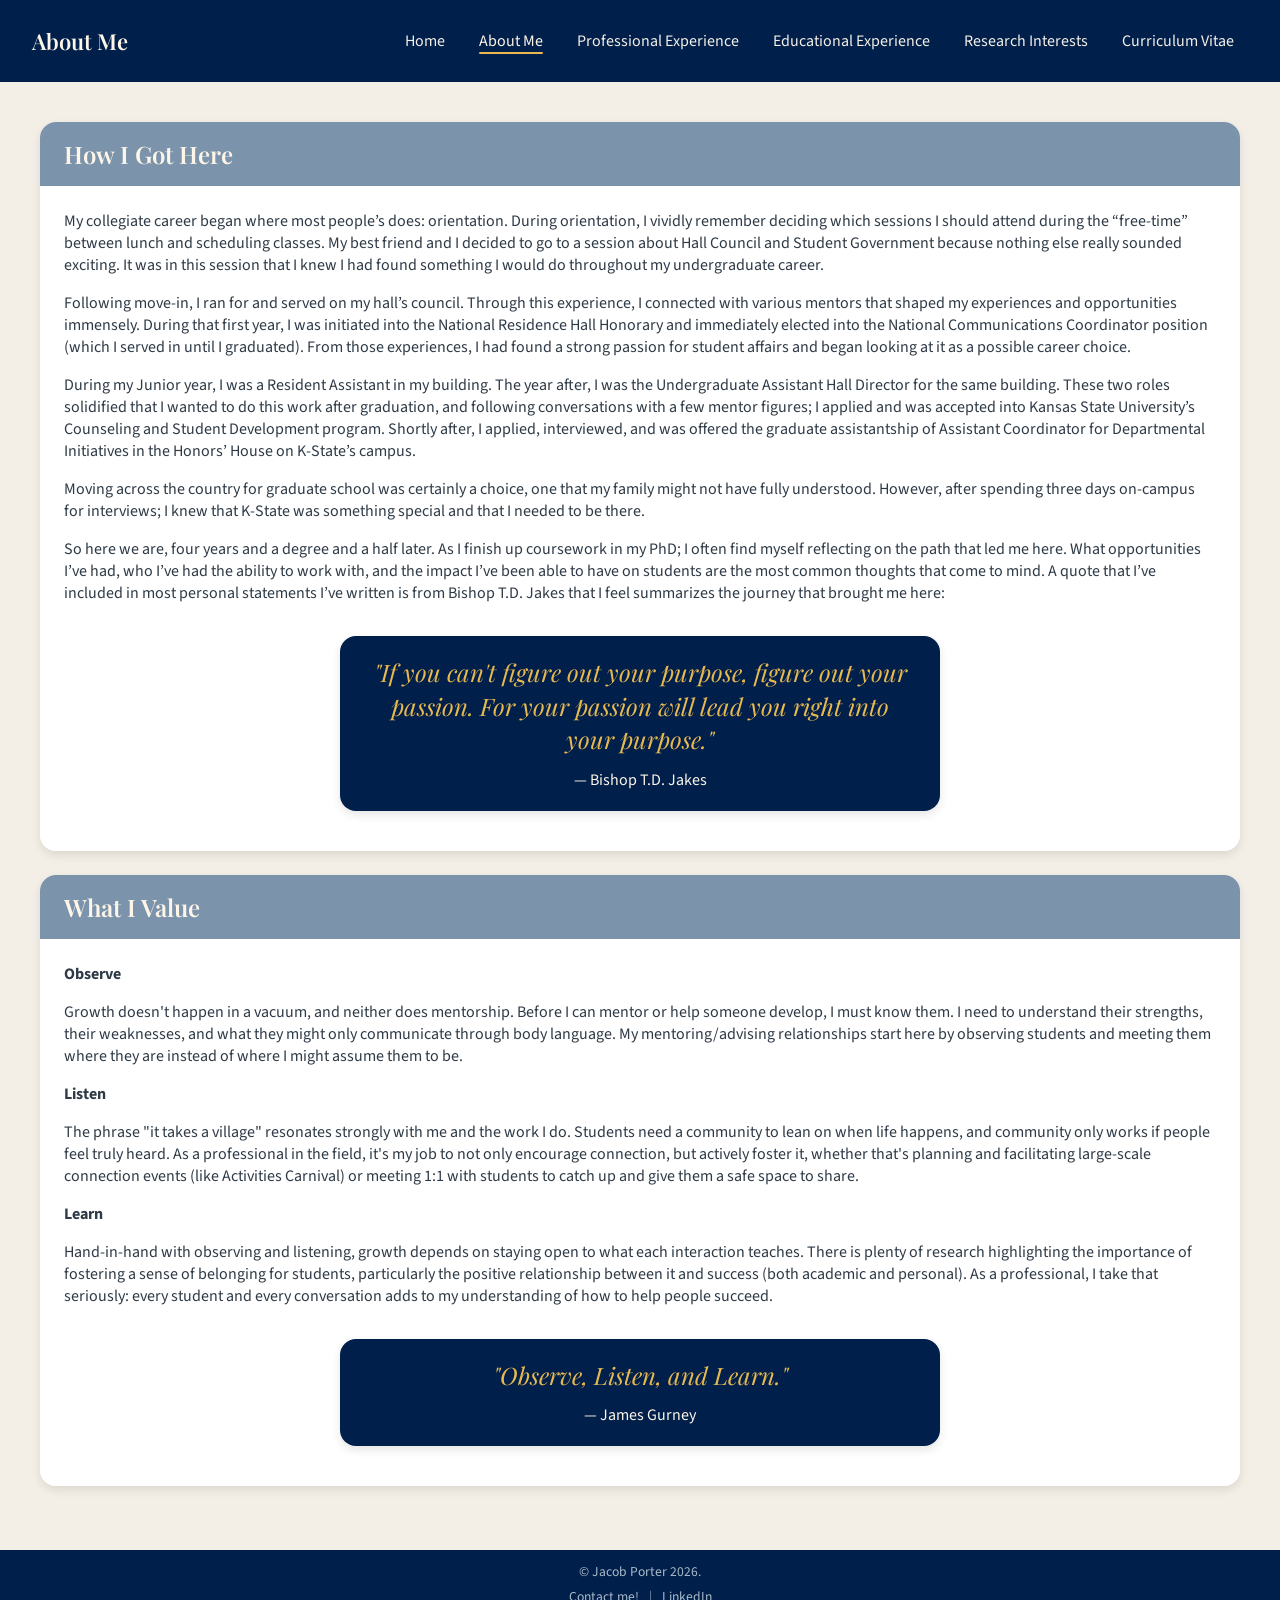
==== about.html @ aa173d81 "Update about.html" ====
<!DOCTYPE html>
<html lang="en" xmlns="http://www.w3.org/1999/xhtml">
<head>
    <meta charset="utf-8" />
    <link rel="preconnect" href="https://fonts.googleapis.com">
    <link rel="preconnect" href="https://fonts.gstatic.com" crossorigin>
    <link href="https://fonts.googleapis.com/css2?family=Playfair+Display:wght@500;600&family=Source+Sans+Pro:wght@400;600&display=swap" rel="stylesheet">
    <meta name="viewport" content="width=device-width, initial-scale=1" />
    <title>About Me</title>
    <link rel="stylesheet" href="styles.css" type="text/css" />
    <link rel="icon" href="favicon.ico" sizes="any">
    <link rel="icon" href="favicon-192.png" type="image/png">
    <link rel="apple-touch-icon" href="favicon-180.png">
</head>
<body>
    <header>
        <h1>About Me</h1>
        <nav>
            <a href="index.html">Home</a>
            <a href="about.html" class="active">About Me</a>
            <a href="professional-experiences.html">Professional Experience</a>
            <a href="education.html">Educational Experience</a>
            <a href="research.html">Research Interests</a>
            <a href="cv.html">Curriculum Vitae</a>
        </nav>
    </header>
    <main>
        <div>
            <section id="how-i-got-here" class="statement-card">
                <div class="statement-header">
                    <h2>How I Got Here</h2>
                </div>
                <div class="statement-body">
                    <p>My collegiate career began where most people’s does: orientation. During orientation, I vividly remember deciding which sessions I should attend during the “free-time” between lunch and scheduling classes. My best friend and I decided to go to a session about Hall Council and Student Government because nothing else really sounded exciting. It was in this session that I knew I had found something I would do throughout my undergraduate career.</p>
                    <p>Following move-in, I ran for and served on my hall’s council. Through this experience, I connected with various mentors that shaped my experiences and opportunities immensely. During that first year, I was initiated into the National Residence Hall Honorary and immediately elected into the National Communications Coordinator position (which I served in until I graduated). From those experiences, I had found a strong passion for student affairs and began looking at it as a possible career choice.</p>
                    <p>During my Junior year, I was a Resident Assistant in my building. The year after, I was the Undergraduate Assistant Hall Director for the same building. These two roles solidified that I wanted to do this work after graduation, and following conversations with a few mentor figures; I applied and was accepted into Kansas State University’s Counseling and Student Development program. Shortly after, I applied, interviewed, and was offered the graduate assistantship of Assistant Coordinator for Departmental Initiatives in the Honors’ House on K-State’s campus.</p>
                    <p>Moving across the country for graduate school was certainly a choice, one that my family might not have fully understood. However, after spending three days on-campus for interviews; I knew that K-State was something special and that I needed to be there.</p>
                    <p>So here we are, four years and a degree and a half later. As I finish up coursework in my PhD; I often find myself reflecting on the path that led me here. What opportunities I’ve had, who I’ve had the ability to work with, and the impact I’ve been able to have on students are the most common thoughts that come to mind. A quote that I’ve included in most personal statements I’ve written is from Bishop T.D. Jakes that I feel summarizes the journey that brought me here:</p>
                <div class="pull-quote">
                <blockquote>
                    "If you can't figure out your purpose, figure out your passion. For your passion will lead you right into your purpose."
                </blockquote>
                <p class="quote-author">— Bishop T.D. Jakes</p>
            </div>
                </div>
                
            </section>
        </div>

        <div>
            <section id="values" class="statement-card">
                <div class="statement-header">
                    <h2>What I Value</h2>
                </div>
               <div class="statement-body">
                   <p><strong>Observe</strong></p>
                       <p>Growth doesn't happen in a vacuum, and neither does mentorship. Before I can mentor or help someone develop, I must know them. I need to understand their strengths, their weaknesses, and what they might only communicate through body language. My mentoring/advising relationships start here by observing students and meeting them where they are instead of where I might assume them to be.</p>
                   <p style="margin-top: 16px;"><strong>Listen</strong></p>
                       <p>The phrase "it takes a village" resonates strongly with me and the work I do. Students need a community to lean on when life happens, and community only works if people feel truly heard. As a professional in the field, it's my job to not only encourage connection, but actively foster it, whether that's planning and facilitating large-scale connection events (like Activities Carnival) or meeting 1:1 with students to catch up and give them a safe space to share.</p>
                   <p style="margin-top: 16px;"><strong>Learn</strong></p>
                       <p>Hand-in-hand with observing and listening, growth depends on staying open to what each interaction teaches. There is plenty of research highlighting the importance of fostering a sense of belonging for students, particularly the positive relationship between it and success (both academic and personal). As a professional, I take that seriously: every student and every conversation adds to my understanding of how to help people succeed.</p>
                <div class="pull-quote">
                    <blockquote>
                        "Observe, Listen, and Learn."
                    </blockquote>
                    <p class="quote-author">— James Gurney</p>
                </div>
            </div>
        </section>
    </div>
    </main>
    <footer>
        <div class="footer-content">
            <p>&copy; Jacob Porter 2026.</p>
            <div class="footer-links">
                <a href="mailto:jacob@jacobporter.me">Contact me!</a>
                <span class="footer-divider">|</span>
                <a href="https://www.linkedin.com/in/jacob-porter123/" target="_blank">LinkedIn</a>
            </div>
        </div>
    </footer>
</body>
</html>
---- styles.css ----
* {
    box-sizing: border-box;
}

html,
body {
    width: 100%;
    min-height: 100%;
}

body {
    margin: 0;
    min-height: 100vh;
    display: flex;
    flex-direction: column;
    font-family: "Source Sans Pro", sans-serif;
    background: #F4EFE6;
    color: #2E3A46;
}

h1,
h2,
h3,
h4,
h5,
h6 {
    margin-top: 0;
    color: #0B1120;
    font-family: "Playfair Display", serif;
    font-weight: 600;
}

/* Header */

header {
    width: 100%;
    padding: 24px 32px;
    display: flex;
    align-items: center;
    justify-content: space-between;
    flex-wrap: wrap;
    gap: 12px;
    background: #011F4B;
    color: #FDF6E8;
}

header h1 {
    margin: 0;
    color: #FDF6E8;
    font-size: 22px;
}

nav {
    display: flex;
    flex-wrap: wrap;
    gap: 6px;
}

nav a {
    position: relative;
    display: inline-block;
    padding: 6px 14px;
    color: #F4EFE6;
    text-decoration: none;
    border-radius: 999px;
    transition: .25s;
}

nav a:hover {
    color: #0B1120;
    background: #E8B94F;
}

nav a.active {
    color: #FDF6E8;
}

nav a.active::after {
    content: "";
    position: absolute;
    left: 14px;
    right: 14px;
    bottom: 4px;
    height: 2px;
    background: #E8B94F;
    border-radius: 2px;
    opacity: 0;
    transition: background-color .25s ease;
    animation: fadeInLine .6s ease .3s forwards;
}

nav a.active:hover {
    color: #0B1120;
}

nav a.active:hover::after {
    background: #0B1120;
}

@keyframes fadeInLine {
    from {
        opacity: 0;
    }

    to {
        opacity: 1;
    }
}

/* Footer */

footer {
    width: 100%;
    padding: 12px 32px;
    text-align: center;
    background: #011F4B;
    color: #A9BAC9;
}

footer p {
    margin: 0;
    font-size: .85rem;
}

.footer-content {
    display: flex;
    flex-direction: column;
    align-items: center;
    gap: 6px;
}

.footer-links {
    display: flex;
    align-items: center;
    gap: 10px;
    font-size: .85rem;
}

.footer-links a {
    color: #A9BAC9;
    text-decoration: none;
}

.footer-links a:hover {
    color: #E8B94F;
}

.footer-divider {
    color: #7C93AC;
}

/* Main */

main {
    width: 100%;
    max-width: 1300px;
    margin: 0 auto;
    padding: 40px;
    flex: 1;
}

main a {
    color: #0B3D74;
}

main a:hover {
    color: #C97B3D;
}

section {
    width: 100%;
    margin-bottom: 24px;
}

.hero-name {
    font-size: 2.75rem !important;
    letter-spacing: .5px;
}

/* Stats */

.stats-section {
    width: 100%;
    margin: 1rem auto 3rem;
    padding: 2rem;
    display: flex;
    flex-wrap: wrap;
    justify-content: center;
    gap: 2rem;
    background: #011F4B;
    border-radius: 16px;
    box-shadow: 0 4px 10px rgba(0, 0, 0, .1);
}

.stat-item {
    min-width: 140px;
    display: flex;
    flex-direction: column;
    align-items: center;
    text-align: center;
}

.stat-number {
    font-family: "Playfair Display", serif;
    font-size: 2.75rem;
    font-weight: 600;
    line-height: 1;
    color: #E8B94F;
}

.stat-label {
    max-width: 160px;
    margin-top: .5rem;
    font-size: .85rem;
    color: #A9BAC9;
}

/* Timeline */

.timeline {
    position: relative;
    padding-left: 2.5rem;
}

.timeline-entry {
    position: relative;
    margin-bottom: 12px;
}

.timeline-entry::before {
    content: "";
    position: absolute;
    left: calc(-2.5rem + 9px);
    top: 22px;
    bottom: -34px;
    width: 2px;
    background: #7C93AC;
}

.timeline-entry:last-child::before {
    display: none;
}

.timeline-dot {
    position: absolute;
    left: -2.5rem;
    top: 22px;
    width: 20px;
    height: 20px;
    border: 3px solid #011F4B;
    border-radius: 50%;
    background: #E8B94F;
}

/* Buttons */

.download-container {
    margin-top: 24px;
    text-align: center;
}

.download-button {
    display: inline-block;
    padding: 10px 20px;
    background: #011F4B;
    color: #F4EFE6 !important;
    font-weight: 600;
    text-decoration: none !important;
    border-radius: 999px;
    transition: .25s;
}

.download-button:hover {
    background: #E8B94F;
    color: #0B1120 !important;
}

/* Cards */

.statement-card {
    width: 100%;
    overflow: hidden;
    background: #FFFFFF;
    border-radius: 16px;
    box-shadow: 0 4px 10px rgba(0, 0, 0, .1);
    transition: transform .25s ease, box-shadow .25s ease;
    position: relative;
    z-index: 1;
}

.statement-card:hover {
    transform: translateY(-4px);
    box-shadow: 0 8px 20px rgba(0, 0, 0, .15);
}

.statement-header {
    width: 100%;
    padding: 1rem 1.5rem;
    background: #7C93AC;
    color: #FDF6E8;
}

.statement-header h1,
.statement-header h2,
.statement-header h3 {
    margin: 0;
    color: #FDF6E8;
}

.statement-body {
    width: 100%;
    padding: 1.5rem;
    background: #FFFFFF;
    color: #2E3A46;
}

.statement-body > p:first-child,
.statement-body > *:first-child {
    margin-top: 0;
}

/* Research */

.pipeline {
    align-items: stretch;
    gap: 0;
}

.pipeline-step {
    position: relative;
    flex: 1;
    min-width: 0;
    padding-top: 16px;
}

.stage-marker {
    position: absolute;
    top: 16px;
    left: 20px;
    transform: translateY(-50%);
    width: 32px;
    height: 32px;
    display: flex;
    align-items: center;
    justify-content: center;
    border-radius: 50%;
    background: #E8B94F;
    color: #0B1120;
    font-family: "Playfair Display", serif;
    font-weight: 600;
    box-shadow: 0 2px 6px rgba(0, 0, 0, .2);
    z-index: 3;
}

.pipeline-arrow {
    display: flex;
    align-items: center;
    justify-content: center;
    padding: 0 .5rem;
    font-size: 1.75rem;
    color: #7C93AC;
}

.research-sections {
    width: 100%;
    display: flex;
    flex-direction: row;
    align-items: stretch;
    gap: 2rem;
}

.research-sections section {
    flex: 1;
    min-width: 0;
    padding: 0;
    overflow: hidden;
    background: #FFFFFF;
    border-radius: 16px;
    box-shadow: 0 4px 10px rgba(0, 0, 0, .1);
}

.research-sections .statement-header {
    margin: 0;
}

/* CV */

.cv-container,
#cv,
#cv .statement-body {
    width: 100%;
}

.cv-container iframe {
    display: block;
    width: 100%;
    height: 900px;
    border: 1px solid #7C93AC;
    border-radius: 8px;
}

/* Accordion */

.accordion-item {
    width: 100%;
    margin-bottom: 12px;
    overflow: hidden;
    border: 1px solid #011F4B;
    border-radius: 8px;
}

.accordion-trigger {
    width: 100%;
    padding: 18px 20px;
    display: flex;
    align-items: center;
    justify-content: space-between;
    border: 0;
    background: #011F4B;
    color: #FDF6E8;
    cursor: pointer;
    text-align: left;
    font-family: inherit;
}

.accordion-trigger:hover,
.accordion-trigger[aria-expanded="true"] {
    background: #0B3D74;
}

.accordion-trigger-text strong {
    display: block;
    margin-bottom: 4px;
    color: #E8B94F;
    font-family: "Playfair Display", serif;
    font-size: 1.1rem;
}

.accordion-trigger-text i {
    color: #FDF6E8;
    font-size: .9rem;
}

.accordion-icon {
    color: #E8B94F;
    transition: transform .2s ease;
}

.accordion-trigger[aria-expanded="true"] .accordion-icon {
    transform: rotate(180deg);
}

.accordion-panel {
    max-height: 0;
    overflow: hidden;
    background: #FFFFFF;
    color: #2E3A46;
    opacity: 0;
    transition: max-height .35s ease, opacity .3s ease;
}

.accordion-trigger[aria-expanded="true"] + .accordion-panel {
    opacity: 1;
}

.accordion-panel ul {
    margin: 0;
    padding: 16px 20px;
}

.accordion-panel li {
    margin-bottom: 8px;
}

.accordion-panel li:last-child {
    margin-bottom: 0;
}

/* Profile */

.profile-section {
    width: 100%;
    margin: 3rem auto;
    display: flex;
    align-items: center;
    gap: 2rem;
}

.headshot {
    width: 320px;
    height: 320px;
    object-fit: cover;
    border-radius: 50%;
    box-shadow: 0 8px 20px rgba(1, 31, 75, .25);
}

/* Quote */

.pull-quote {
    width: 100%;
    max-width: 600px;
    margin: 2rem auto 1rem;
    padding: 1.25rem 2rem;
    background: #011F4B;
    border-radius: 16px;
    text-align: center;
    box-shadow: 0 4px 10px rgba(0, 0, 0, .1);
}

.pull-quote blockquote {
    margin: 0;
    color: #E8B94F;
    font-family: "Playfair Display", serif;
    font-size: 1.5rem;
    font-style: italic;
    line-height: 1.4;
}

.quote-author {
    margin: .75rem 0 0;
    color: #FDF6E8;
    font-size: 1rem;
}

/* Latest update line */

.latest-update {
    margin-top: 12px;
    padding-top: 12px;
    border-top: 1px solid #E5DFD2;
    font-size: .9rem;
    color: #7C93AC;
}

    .latest-update strong {
        color: #0B3D74;
    }

/* Skills */

#skills .statement-body {
    display: grid;
    grid-template-columns: repeat(auto-fit, minmax(220px, 1fr));
    gap: 1.75rem;
}

.skills-group-title {
    margin: 0 0 .75rem;
    font-family: "Playfair Display", serif;
    font-size: 1rem;
    font-weight: 600;
    color: #0B3D74;
}

.skills-list {
    margin: 0;
    padding: 0;
    list-style: none;
    display: flex;
    flex-direction: column;
    gap: .4rem;
}

    .skills-list li {
        padding: 6px 12px;
        background: #F4EFE6;
        border: 1px solid #7C93AC;
        border-radius: 8px;
        font-size: .85rem;
        color: #2E3A46;
    }

/* Responsive */

@media (max-width: 900px) {
    header {
        justify-content: center;
        text-align: center;
    }

    nav {
        justify-content: center;
    }

    main {
        padding: 20px;
    }

    .hero-name {
        font-size: 2rem !important;
    }

    .stats-section {
        gap: 1.5rem;
        padding: 1.5rem;
    }

    .pipeline-arrow {
        padding: .5rem 0;
        transform: rotate(90deg);
    }

    .research-sections {
        flex-direction: column;
    }

    .profile-section {
        flex-direction: column;
    }
}

@media (max-width: 600px) {
    .timeline {
        padding-left: 1.75rem;
    }

    .timeline-dot {
        left: -1.75rem;
        width: 16px;
        height: 16px;
    }

    .timeline-entry::before {
        left: calc(-1.75rem + 7px);
    }
}
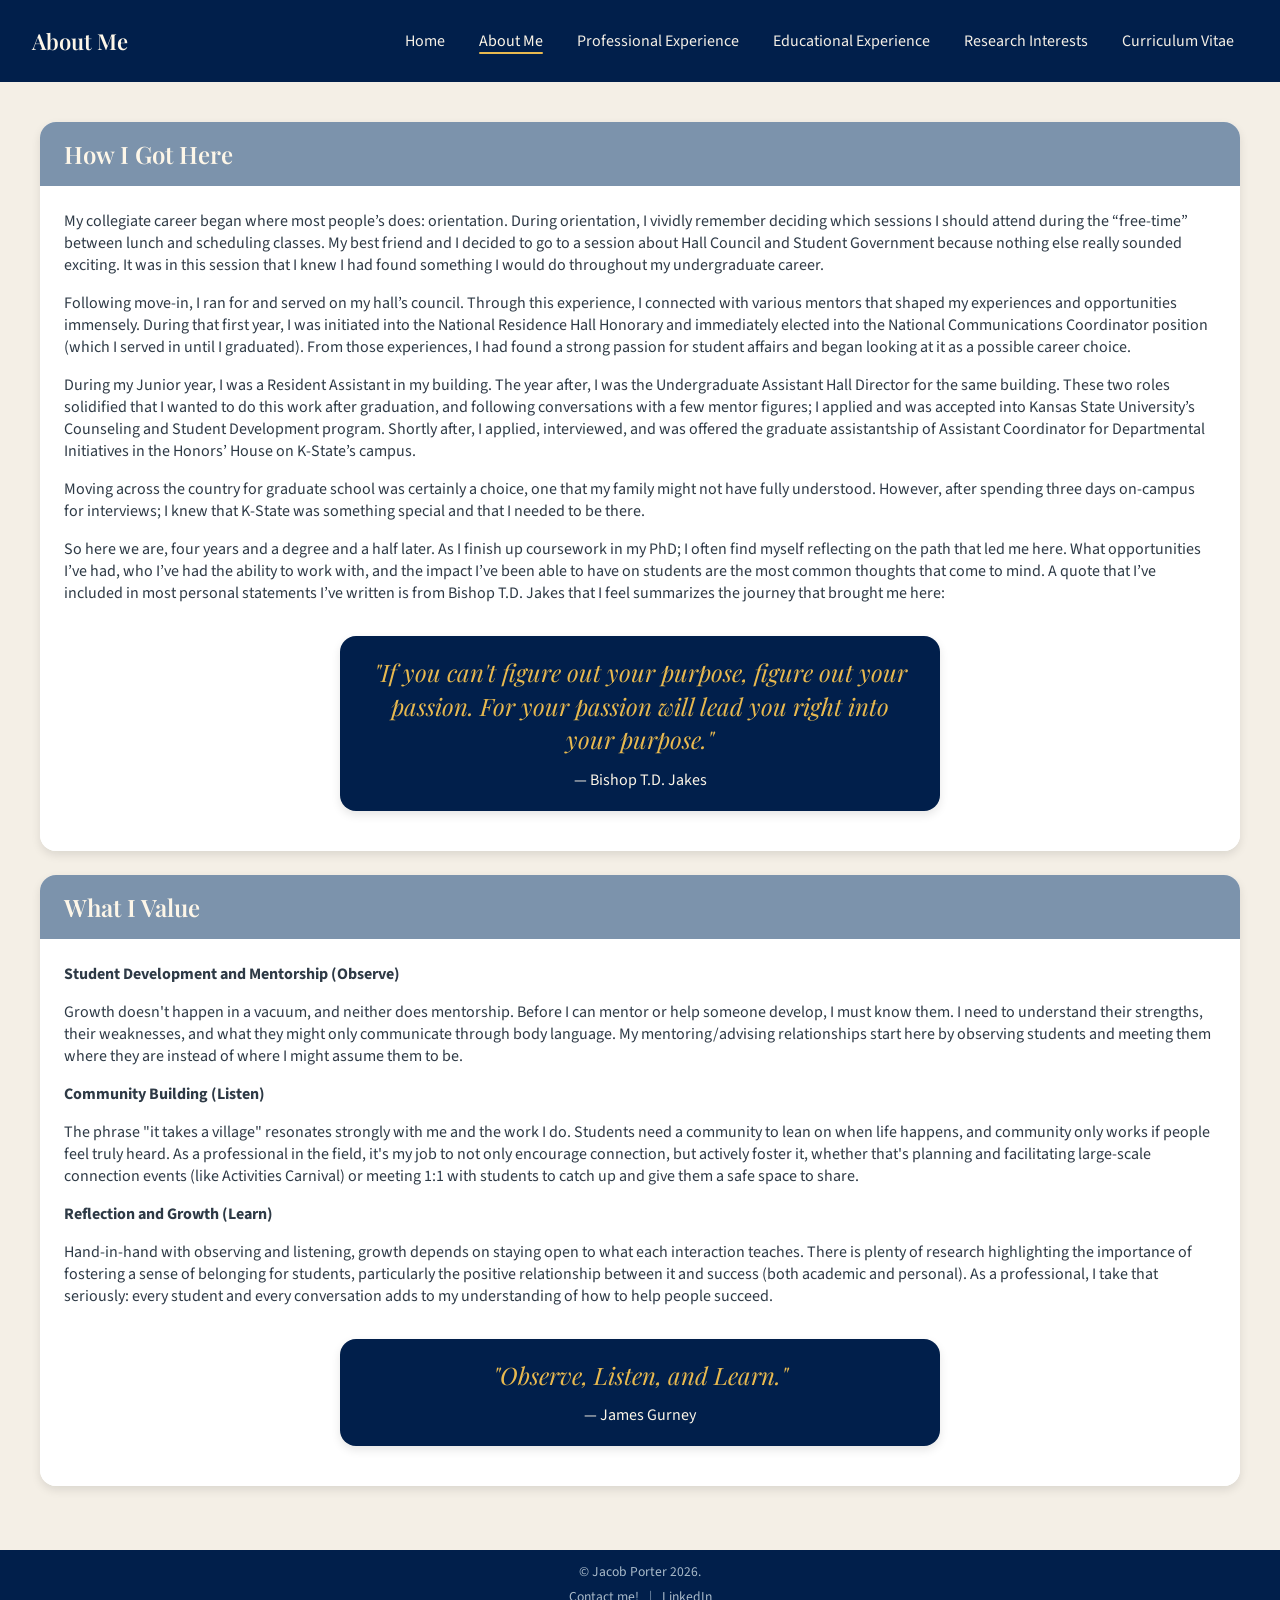
==== commit 1a8d403b: "Update values in mentorship section of about.html" ====
--- a/about.html
+++ b/about.html
@@ -53,11 +53,11 @@
                     <h2>What I Value</h2>
                 </div>
                <div class="statement-body">
-                   <p><strong>Observe</strong></p>
+                   <p><strong>Student Development and Mentorship (Observe)</strong></p>
                        <p>Growth doesn't happen in a vacuum, and neither does mentorship. Before I can mentor or help someone develop, I must know them. I need to understand their strengths, their weaknesses, and what they might only communicate through body language. My mentoring/advising relationships start here by observing students and meeting them where they are instead of where I might assume them to be.</p>
-                   <p style="margin-top: 16px;"><strong>Listen</strong></p>
+                   <p style="margin-top: 16px;"><strong>Community Building (Listen)</strong></p>
                        <p>The phrase "it takes a village" resonates strongly with me and the work I do. Students need a community to lean on when life happens, and community only works if people feel truly heard. As a professional in the field, it's my job to not only encourage connection, but actively foster it, whether that's planning and facilitating large-scale connection events (like Activities Carnival) or meeting 1:1 with students to catch up and give them a safe space to share.</p>
-                   <p style="margin-top: 16px;"><strong>Learn</strong></p>
+                   <p style="margin-top: 16px;"><strong>Reflection and Growth (Learn)</strong></p>
                        <p>Hand-in-hand with observing and listening, growth depends on staying open to what each interaction teaches. There is plenty of research highlighting the importance of fostering a sense of belonging for students, particularly the positive relationship between it and success (both academic and personal). As a professional, I take that seriously: every student and every conversation adds to my understanding of how to help people succeed.</p>
                 <div class="pull-quote">
                     <blockquote>
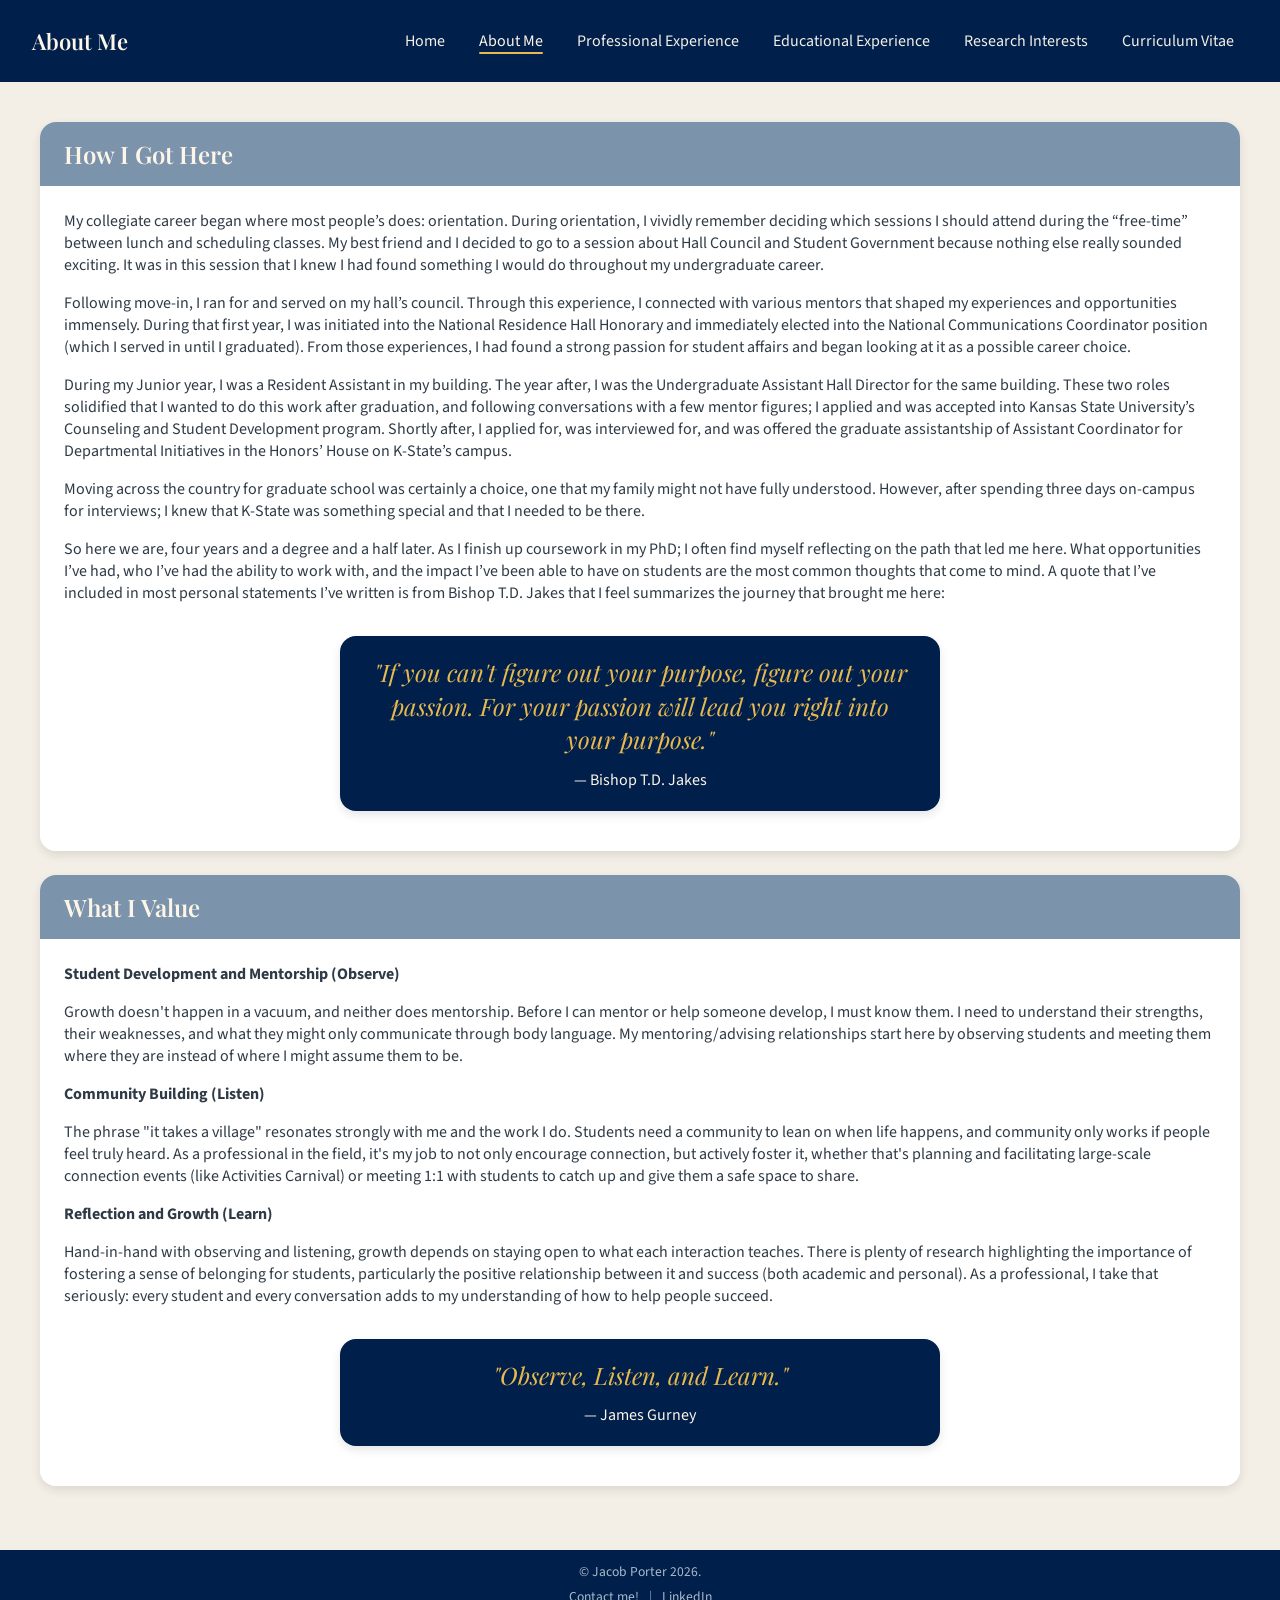
==== commit 0cdaa01c: "Fix wording in about.html regarding assistantship Corrected phrasing in the paragraph about graduate" ====
--- a/about.html
+++ b/about.html
@@ -33,7 +33,7 @@
                 <div class="statement-body">
                     <p>My collegiate career began where most people’s does: orientation. During orientation, I vividly remember deciding which sessions I should attend during the “free-time” between lunch and scheduling classes. My best friend and I decided to go to a session about Hall Council and Student Government because nothing else really sounded exciting. It was in this session that I knew I had found something I would do throughout my undergraduate career.</p>
                     <p>Following move-in, I ran for and served on my hall’s council. Through this experience, I connected with various mentors that shaped my experiences and opportunities immensely. During that first year, I was initiated into the National Residence Hall Honorary and immediately elected into the National Communications Coordinator position (which I served in until I graduated). From those experiences, I had found a strong passion for student affairs and began looking at it as a possible career choice.</p>
-                    <p>During my Junior year, I was a Resident Assistant in my building. The year after, I was the Undergraduate Assistant Hall Director for the same building. These two roles solidified that I wanted to do this work after graduation, and following conversations with a few mentor figures; I applied and was accepted into Kansas State University’s Counseling and Student Development program. Shortly after, I applied, interviewed, and was offered the graduate assistantship of Assistant Coordinator for Departmental Initiatives in the Honors’ House on K-State’s campus.</p>
+                    <p>During my Junior year, I was a Resident Assistant in my building. The year after, I was the Undergraduate Assistant Hall Director for the same building. These two roles solidified that I wanted to do this work after graduation, and following conversations with a few mentor figures; I applied and was accepted into Kansas State University’s Counseling and Student Development program. Shortly after, I applied for, was interviewed for, and was offered the graduate assistantship of Assistant Coordinator for Departmental Initiatives in the Honors’ House on K-State’s campus.</p>
                     <p>Moving across the country for graduate school was certainly a choice, one that my family might not have fully understood. However, after spending three days on-campus for interviews; I knew that K-State was something special and that I needed to be there.</p>
                     <p>So here we are, four years and a degree and a half later. As I finish up coursework in my PhD; I often find myself reflecting on the path that led me here. What opportunities I’ve had, who I’ve had the ability to work with, and the impact I’ve been able to have on students are the most common thoughts that come to mind. A quote that I’ve included in most personal statements I’ve written is from Bishop T.D. Jakes that I feel summarizes the journey that brought me here:</p>
                 <div class="pull-quote">
--- a/styles.css
+++ b/styles.css
@@ -487,10 +487,11 @@
 }
 
 .headshot {
-    width: 320px;
-    height: 320px;
+    width: clamp(160px, 35vw, 320px);
+    height: auto;
+    aspect-ratio: 4 / 5;
     object-fit: cover;
-    border-radius: 50%;
+    border-radius: 16px;   /* was 50% — swap for a soft rounded-rectangle corner, or use 0 for sharp corners */
     box-shadow: 0 8px 20px rgba(1, 31, 75, .25);
 }
 
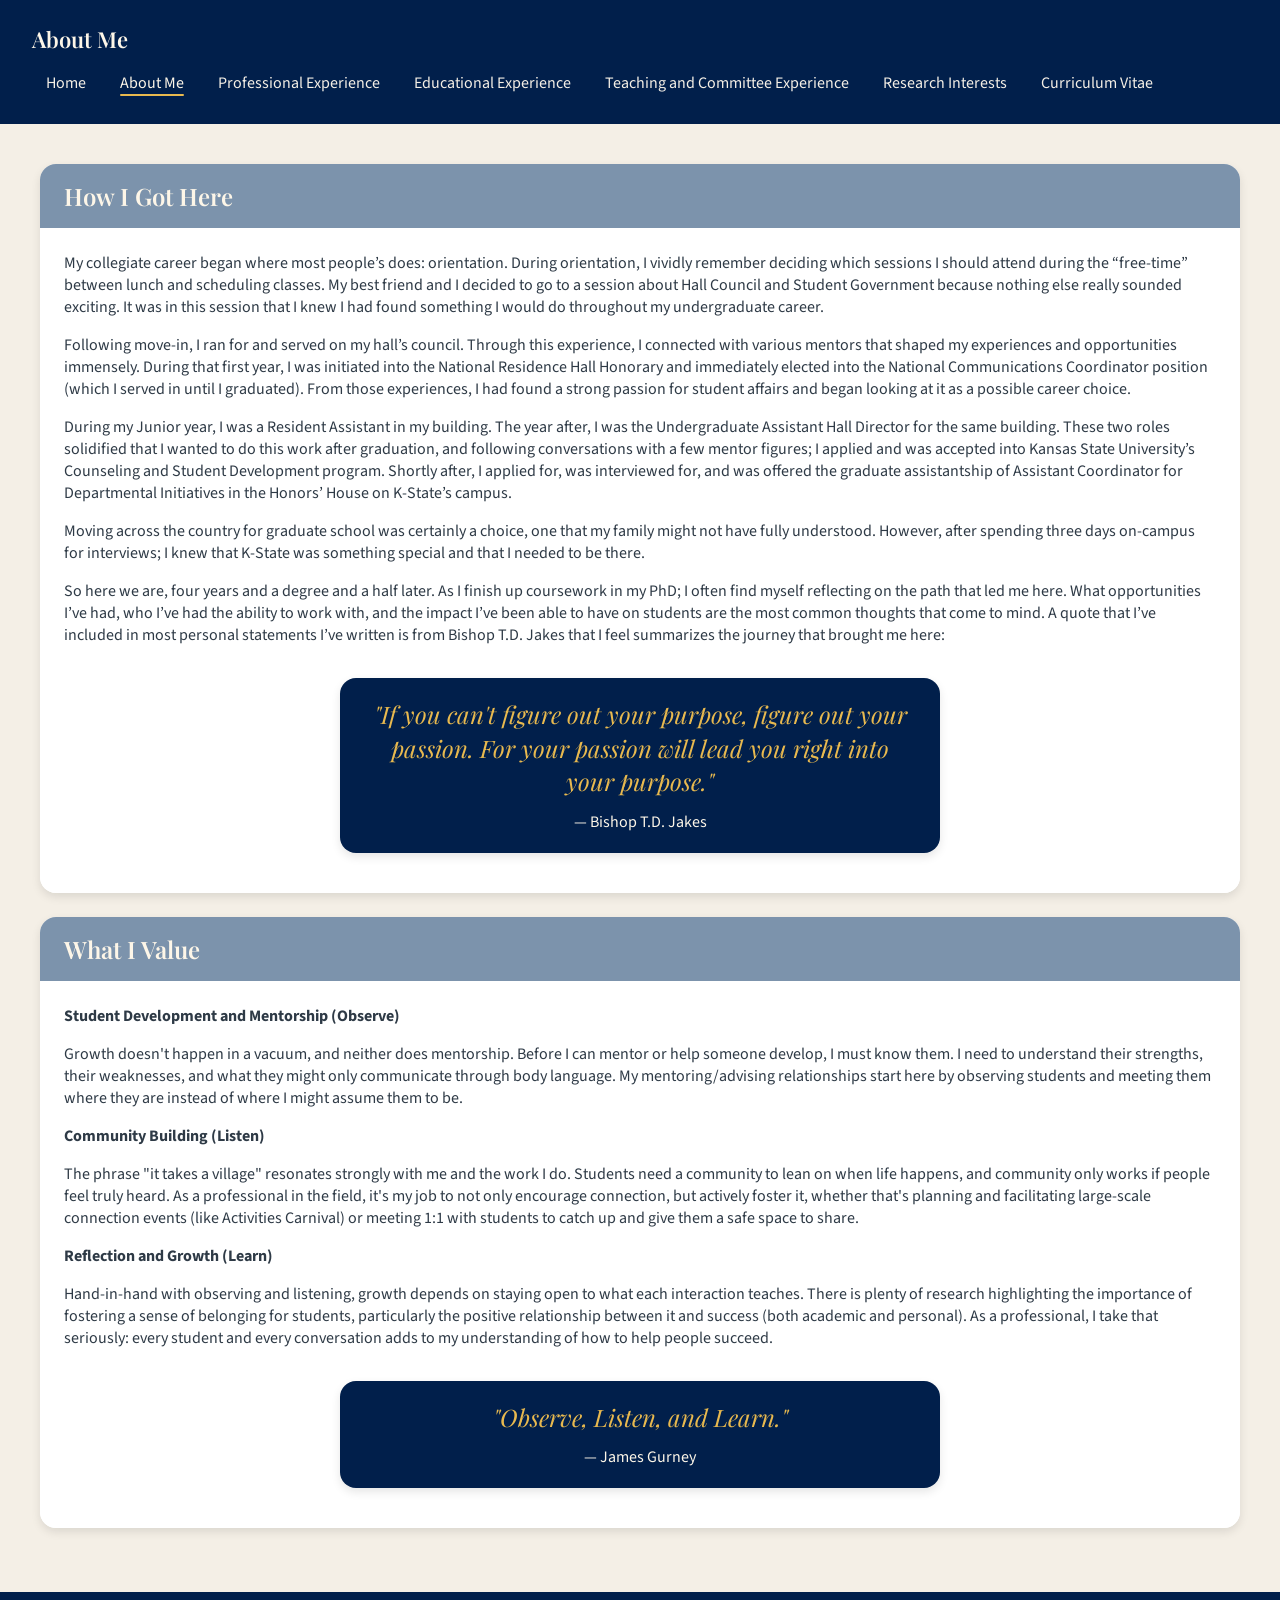
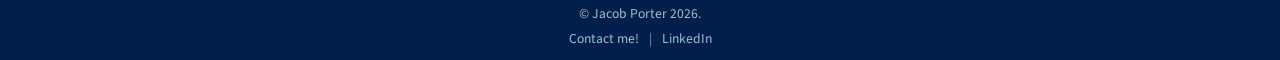
==== commit c1a5399c: "Add link to Teaching and Committee Experience" ====
--- a/about.html
+++ b/about.html
@@ -20,6 +20,7 @@
             <a href="about.html" class="active">About Me</a>
             <a href="professional-experiences.html">Professional Experience</a>
             <a href="education.html">Educational Experience</a>
+            <a href="teaching-and-service.html">Teaching and Committee Experience</a>
             <a href="research.html">Research Interests</a>
             <a href="cv.html">Curriculum Vitae</a>
         </nav>
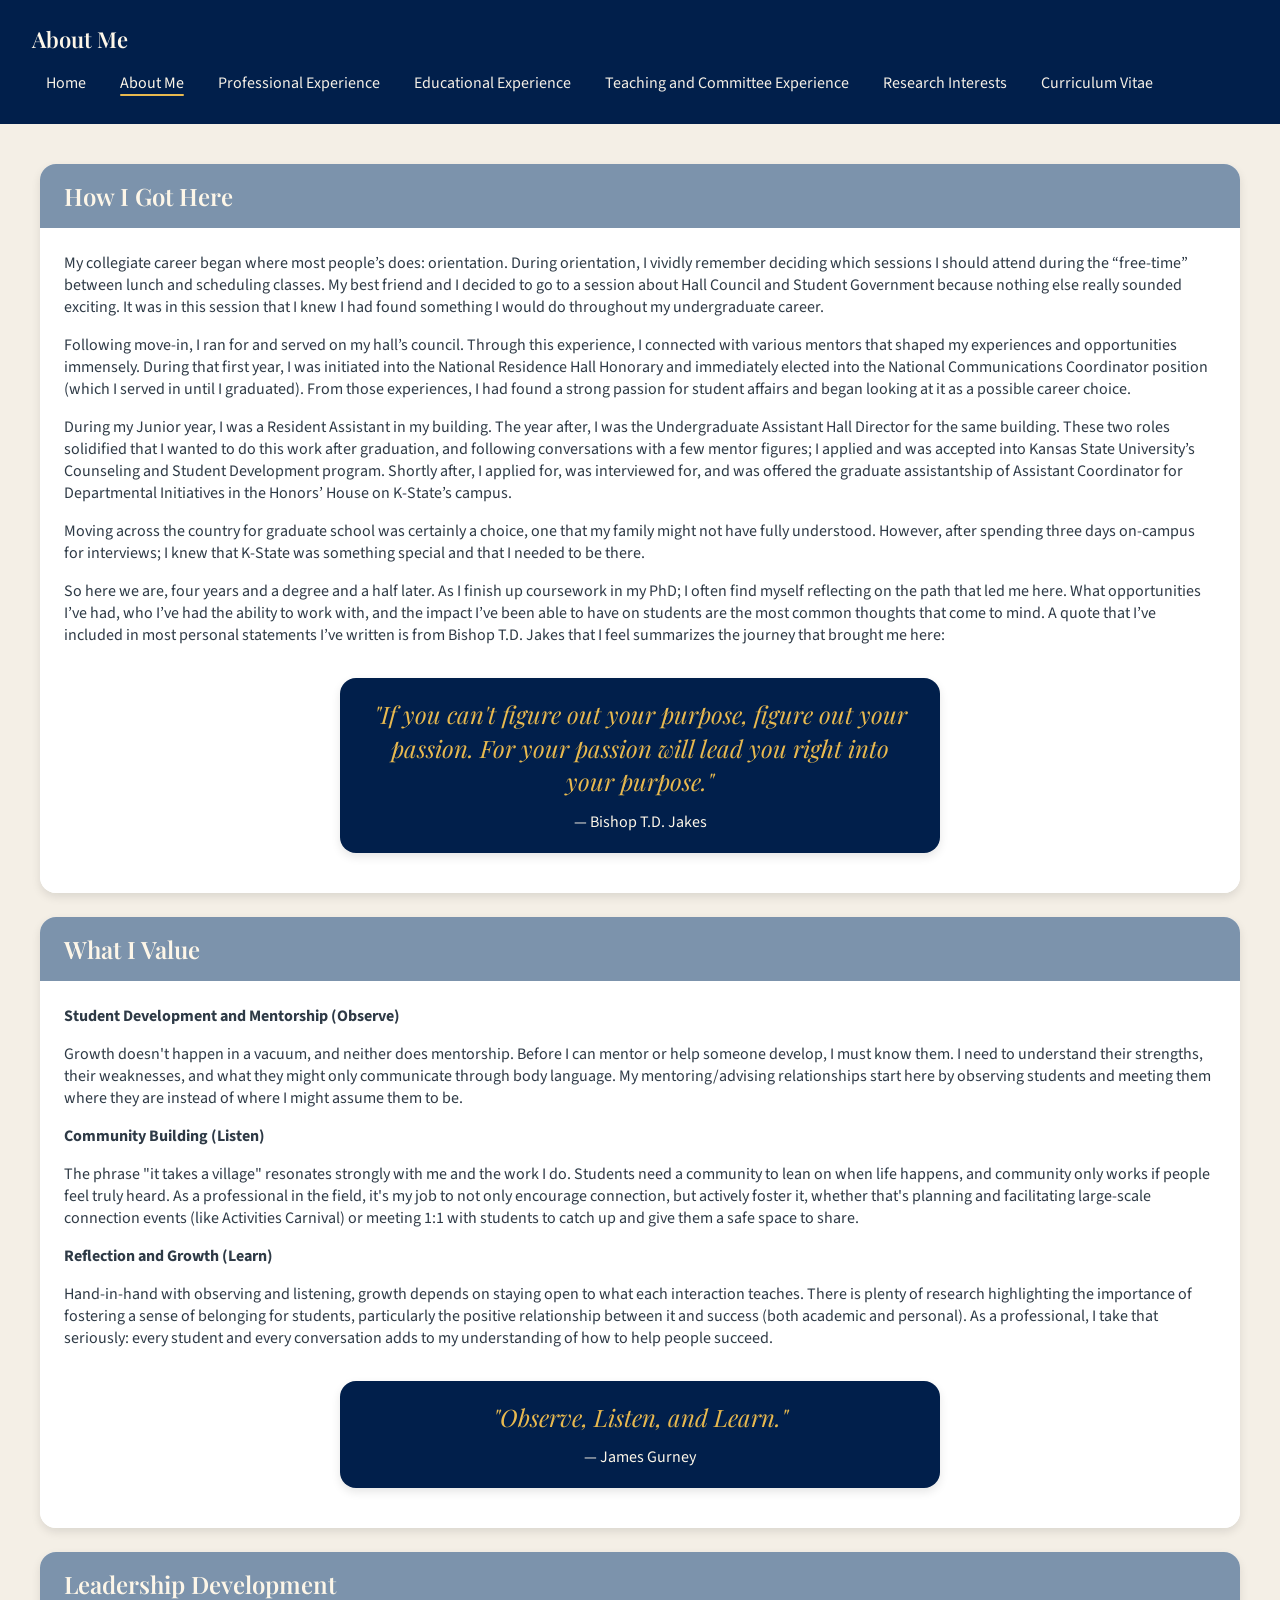
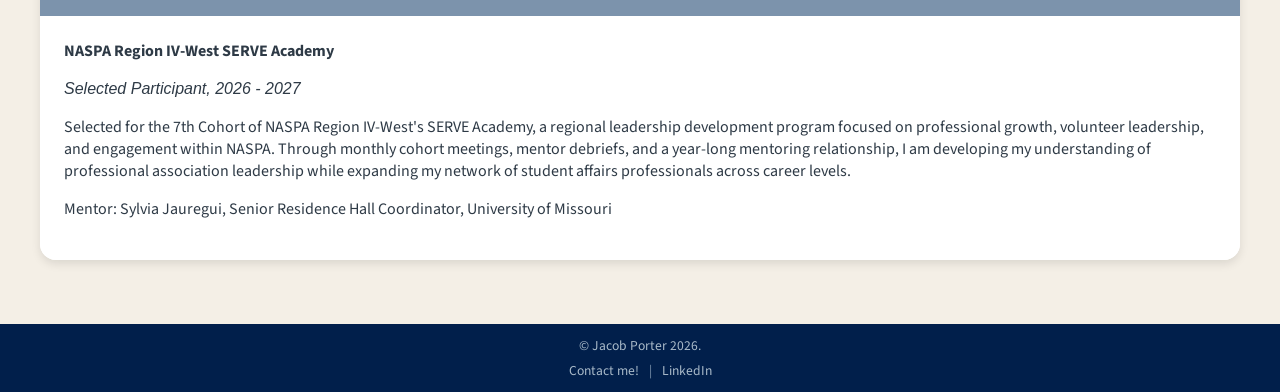
==== commit 2af9f959: "Add Leadership Development section to about.html Added a section for Leadership Development and deta" ====
--- a/about.html
+++ b/about.html
@@ -20,7 +20,7 @@
             <a href="about.html" class="active">About Me</a>
             <a href="professional-experiences.html">Professional Experience</a>
             <a href="education.html">Educational Experience</a>
-            <a href="teaching-and-service.html">Teaching and Committee Experience</a>
+            <a href="teaching-and-committee.html">Teaching and Committee Experience</a>
             <a href="research.html">Research Interests</a>
             <a href="cv.html">Curriculum Vitae</a>
         </nav>
@@ -69,6 +69,19 @@
             </div>
         </section>
     </div>
+         <div>
+            <section id="values" class="statement-card">
+                <div class="statement-header">
+                    <h2>Leadership Development</h2>
+                </div>
+               <div class="statement-body">
+                   <p><strong>NASPA Region IV-West SERVE Academy</strong></p>
+                    <p><i>Selected Participant, 2026 - 2027</i></p>
+                       <p>Selected for the 7th Cohort of NASPA Region IV-West's SERVE Academy, a regional leadership development program focused on professional growth, volunteer leadership, and engagement within NASPA. Through monthly cohort meetings, mentor debriefs, and a year-long mentoring relationship, I am developing my understanding of professional association leadership while expanding my network of student affairs professionals across career levels.</p>
+                   <p><strong></strong>Mentor:</strong> Sylvia Jauregui, Senior Residence Hall Coordinator, University of Missouri</p>
+            </div>
+        </section>
+    </div>
     </main>
     <footer>
         <div class="footer-content">
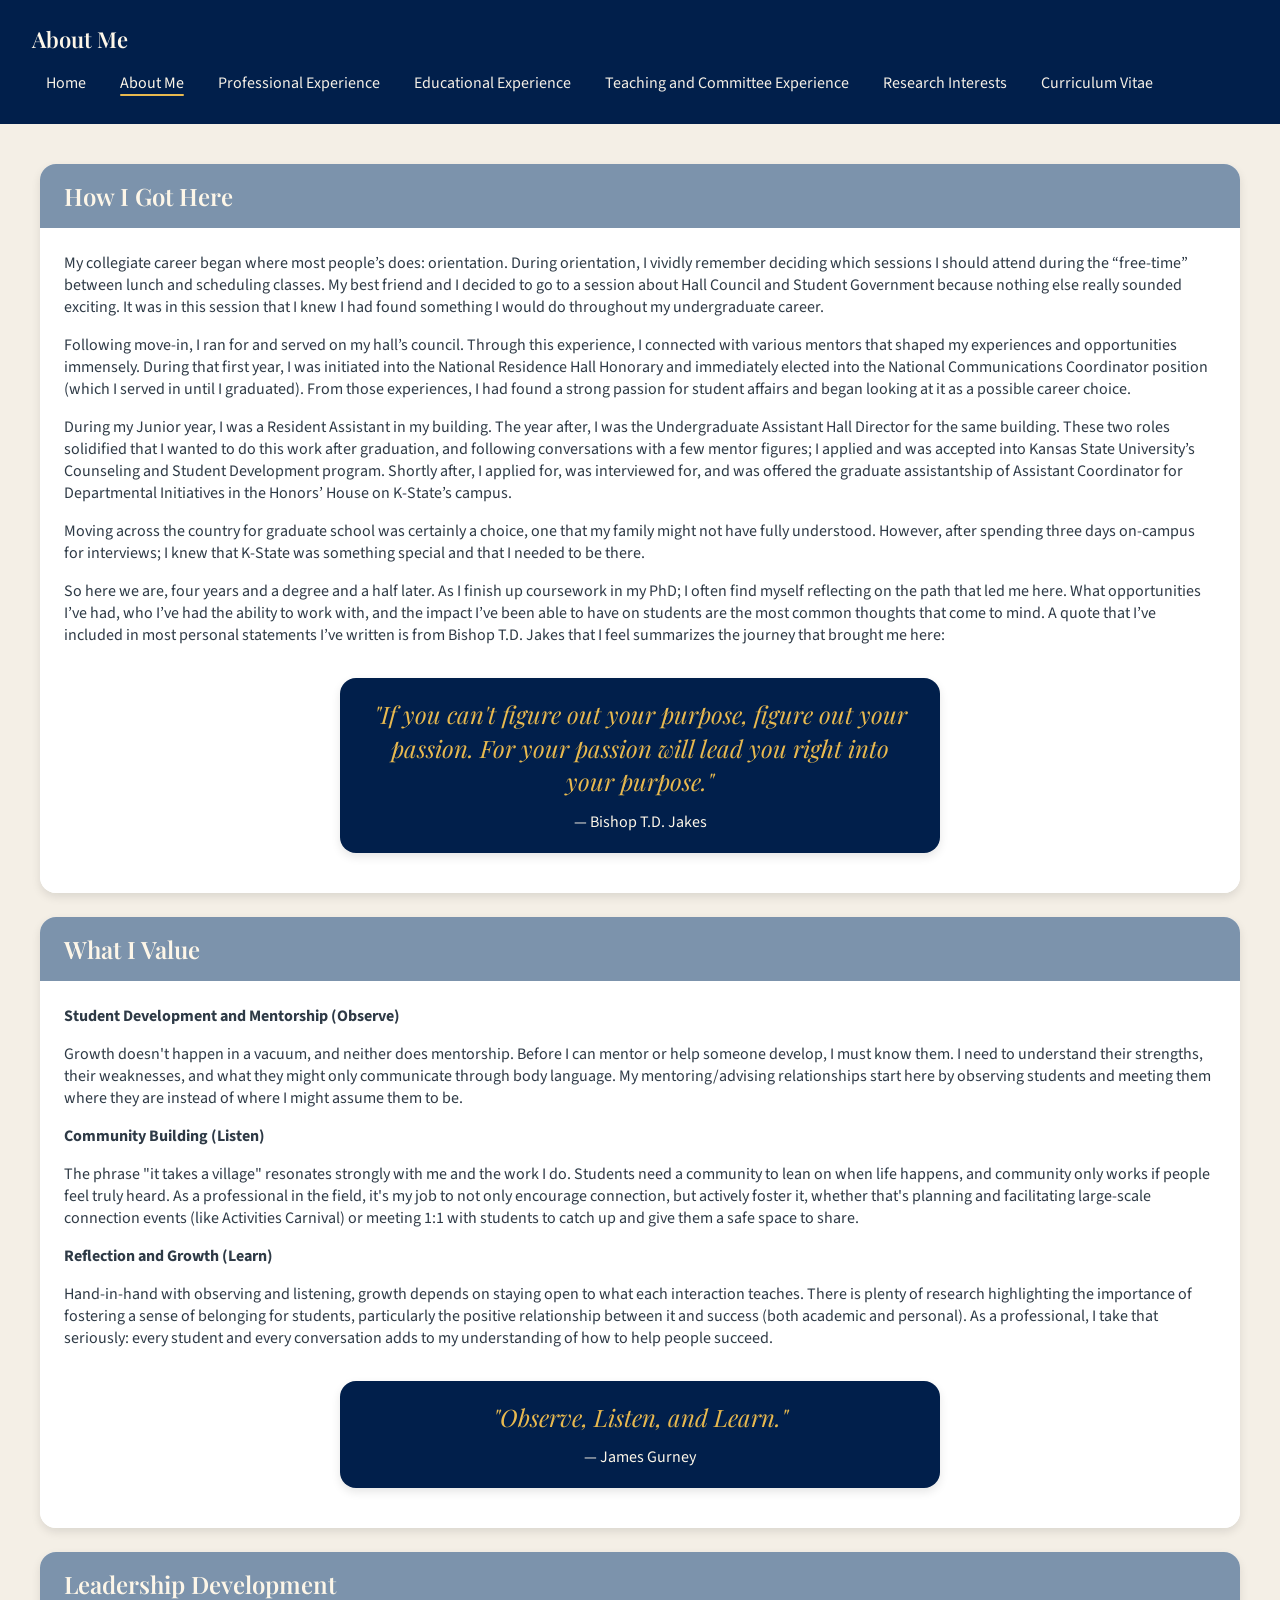
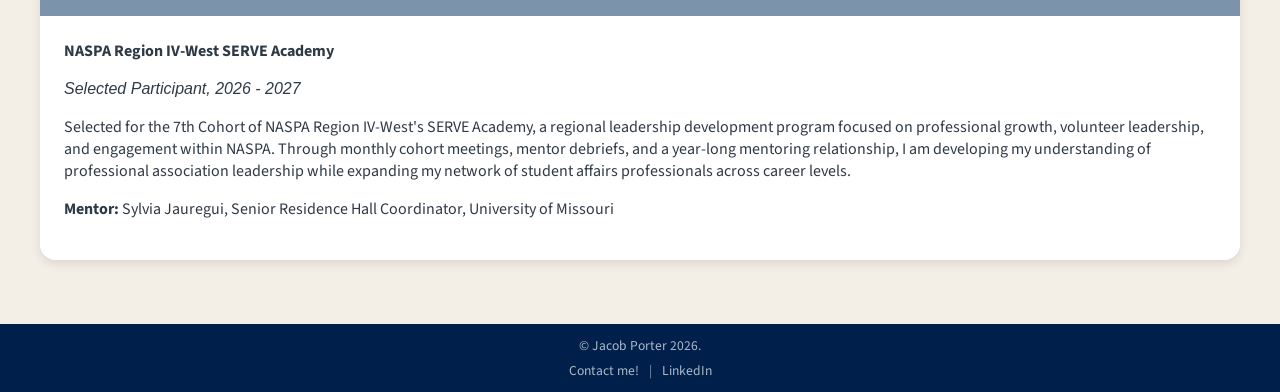
==== commit cb4d1b8f: "Fix formatting of mentor information in about.html" ====
--- a/about.html
+++ b/about.html
@@ -78,7 +78,7 @@
                    <p><strong>NASPA Region IV-West SERVE Academy</strong></p>
                     <p><i>Selected Participant, 2026 - 2027</i></p>
                        <p>Selected for the 7th Cohort of NASPA Region IV-West's SERVE Academy, a regional leadership development program focused on professional growth, volunteer leadership, and engagement within NASPA. Through monthly cohort meetings, mentor debriefs, and a year-long mentoring relationship, I am developing my understanding of professional association leadership while expanding my network of student affairs professionals across career levels.</p>
-                   <p><strong></strong>Mentor:</strong> Sylvia Jauregui, Senior Residence Hall Coordinator, University of Missouri</p>
+                   <p><strong>Mentor:</strong> Sylvia Jauregui, Senior Residence Hall Coordinator, University of Missouri</p>
             </div>
         </section>
     </div>
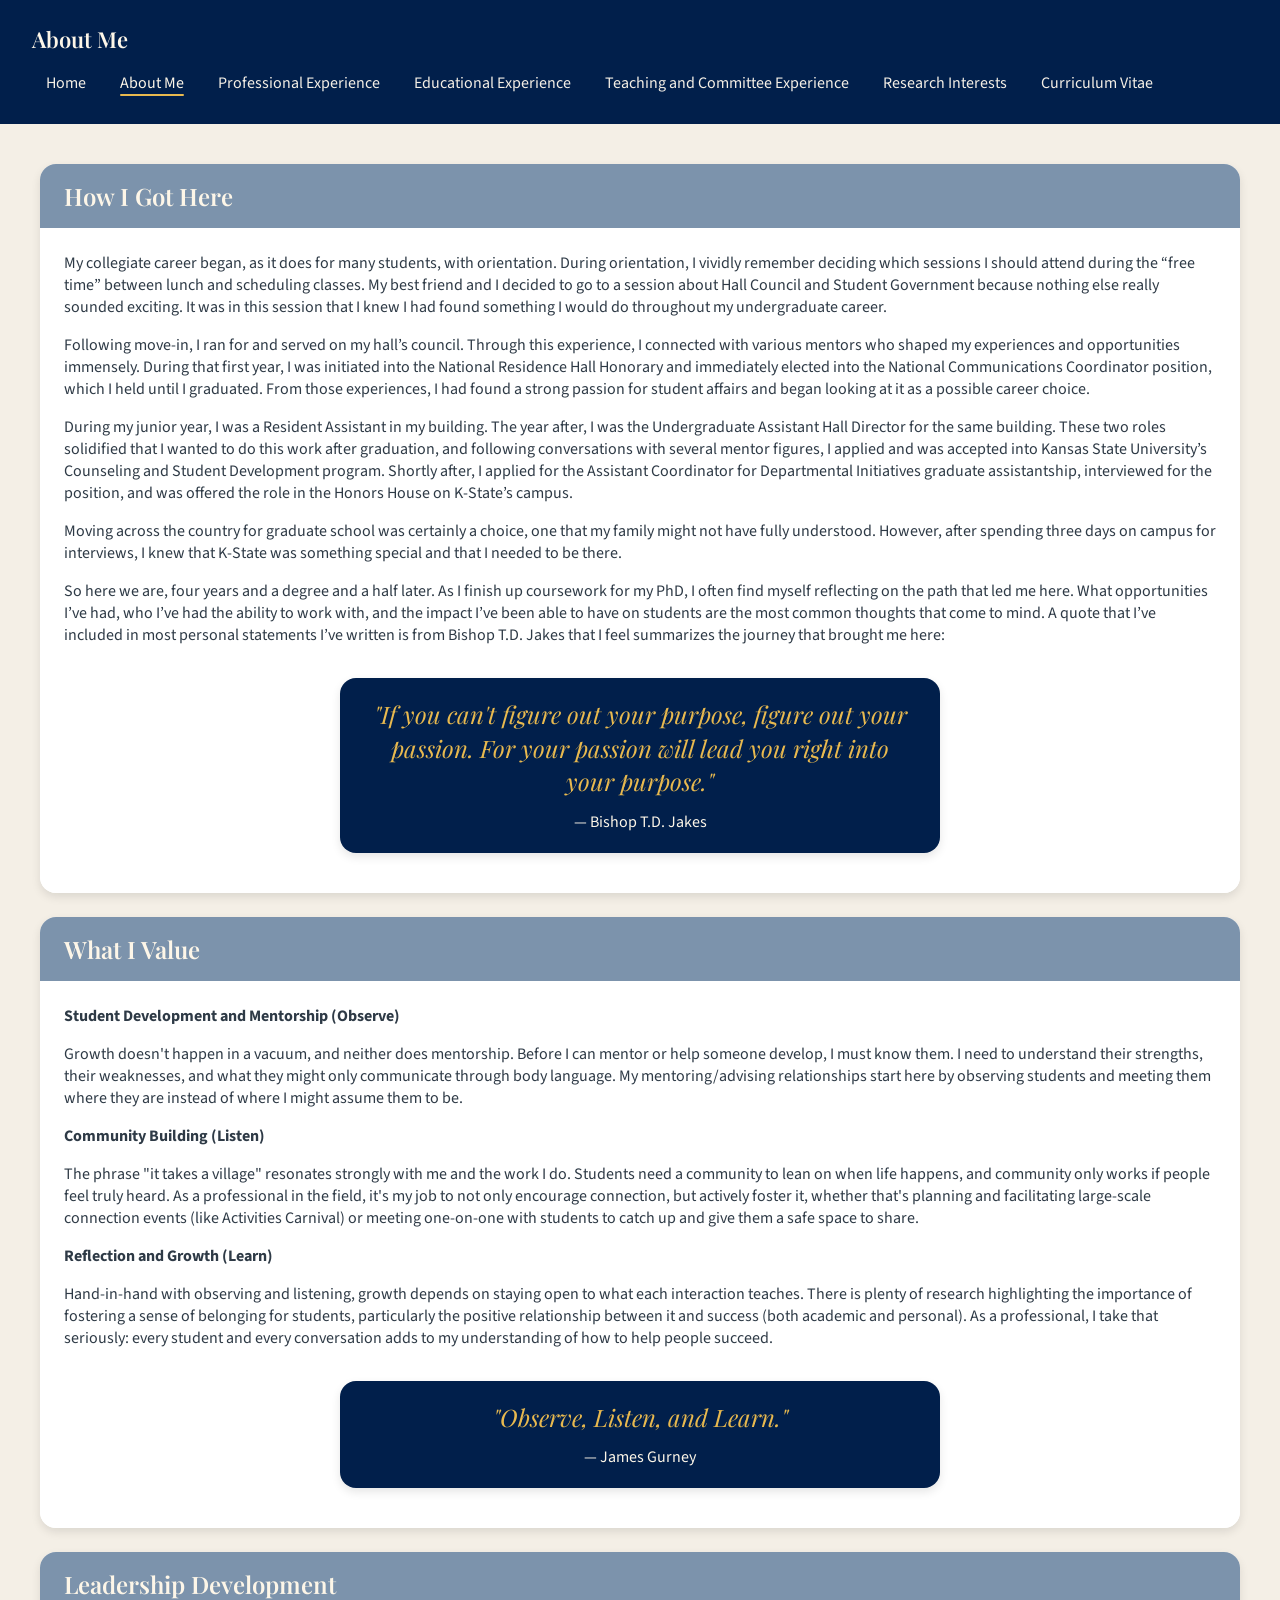
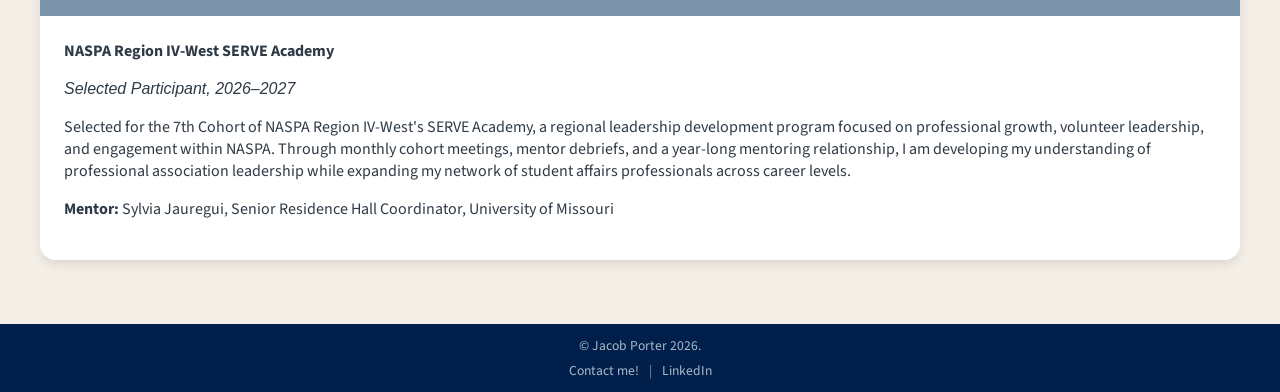
==== commit aecf3cec: "Revise personal narrative and improve clarity" ====
--- a/about.html
+++ b/about.html
@@ -32,11 +32,11 @@
                     <h2>How I Got Here</h2>
                 </div>
                 <div class="statement-body">
-                    <p>My collegiate career began where most people’s does: orientation. During orientation, I vividly remember deciding which sessions I should attend during the “free-time” between lunch and scheduling classes. My best friend and I decided to go to a session about Hall Council and Student Government because nothing else really sounded exciting. It was in this session that I knew I had found something I would do throughout my undergraduate career.</p>
-                    <p>Following move-in, I ran for and served on my hall’s council. Through this experience, I connected with various mentors that shaped my experiences and opportunities immensely. During that first year, I was initiated into the National Residence Hall Honorary and immediately elected into the National Communications Coordinator position (which I served in until I graduated). From those experiences, I had found a strong passion for student affairs and began looking at it as a possible career choice.</p>
-                    <p>During my Junior year, I was a Resident Assistant in my building. The year after, I was the Undergraduate Assistant Hall Director for the same building. These two roles solidified that I wanted to do this work after graduation, and following conversations with a few mentor figures; I applied and was accepted into Kansas State University’s Counseling and Student Development program. Shortly after, I applied for, was interviewed for, and was offered the graduate assistantship of Assistant Coordinator for Departmental Initiatives in the Honors’ House on K-State’s campus.</p>
-                    <p>Moving across the country for graduate school was certainly a choice, one that my family might not have fully understood. However, after spending three days on-campus for interviews; I knew that K-State was something special and that I needed to be there.</p>
-                    <p>So here we are, four years and a degree and a half later. As I finish up coursework in my PhD; I often find myself reflecting on the path that led me here. What opportunities I’ve had, who I’ve had the ability to work with, and the impact I’ve been able to have on students are the most common thoughts that come to mind. A quote that I’ve included in most personal statements I’ve written is from Bishop T.D. Jakes that I feel summarizes the journey that brought me here:</p>
+                    <p>My collegiate career began, as it does for many students, with orientation. During orientation, I vividly remember deciding which sessions I should attend during the “free time” between lunch and scheduling classes. My best friend and I decided to go to a session about Hall Council and Student Government because nothing else really sounded exciting. It was in this session that I knew I had found something I would do throughout my undergraduate career.</p>
+                    <p>Following move-in, I ran for and served on my hall’s council. Through this experience, I connected with various mentors who shaped my experiences and opportunities immensely. During that first year, I was initiated into the National Residence Hall Honorary and immediately elected into the National Communications Coordinator position, which I held until I graduated. From those experiences, I had found a strong passion for student affairs and began looking at it as a possible career choice.</p>
+                    <p>During my junior year, I was a Resident Assistant in my building. The year after, I was the Undergraduate Assistant Hall Director for the same building. These two roles solidified that I wanted to do this work after graduation, and following conversations with several mentor figures, I applied and was accepted into Kansas State University’s Counseling and Student Development program. Shortly after, I applied for the Assistant Coordinator for Departmental Initiatives graduate assistantship, interviewed for the position, and was offered the role in the Honors House on K-State’s campus.</p>
+                    <p>Moving across the country for graduate school was certainly a choice, one that my family might not have fully understood. However, after spending three days on campus for interviews, I knew that K-State was something special and that I needed to be there.</p>
+                    <p>So here we are, four years and a degree and a half later. As I finish up coursework for my PhD, I often find myself reflecting on the path that led me here. What opportunities I’ve had, who I’ve had the ability to work with, and the impact I’ve been able to have on students are the most common thoughts that come to mind. A quote that I’ve included in most personal statements I’ve written is from Bishop T.D. Jakes that I feel summarizes the journey that brought me here:</p>
                 <div class="pull-quote">
                 <blockquote>
                     "If you can't figure out your purpose, figure out your passion. For your passion will lead you right into your purpose."
@@ -57,7 +57,7 @@
                    <p><strong>Student Development and Mentorship (Observe)</strong></p>
                        <p>Growth doesn't happen in a vacuum, and neither does mentorship. Before I can mentor or help someone develop, I must know them. I need to understand their strengths, their weaknesses, and what they might only communicate through body language. My mentoring/advising relationships start here by observing students and meeting them where they are instead of where I might assume them to be.</p>
                    <p style="margin-top: 16px;"><strong>Community Building (Listen)</strong></p>
-                       <p>The phrase "it takes a village" resonates strongly with me and the work I do. Students need a community to lean on when life happens, and community only works if people feel truly heard. As a professional in the field, it's my job to not only encourage connection, but actively foster it, whether that's planning and facilitating large-scale connection events (like Activities Carnival) or meeting 1:1 with students to catch up and give them a safe space to share.</p>
+                       <p>The phrase "it takes a village" resonates strongly with me and the work I do. Students need a community to lean on when life happens, and community only works if people feel truly heard. As a professional in the field, it's my job to not only encourage connection, but actively foster it, whether that's planning and facilitating large-scale connection events (like Activities Carnival) or meeting one-on-one with students to catch up and give them a safe space to share.</p>
                    <p style="margin-top: 16px;"><strong>Reflection and Growth (Learn)</strong></p>
                        <p>Hand-in-hand with observing and listening, growth depends on staying open to what each interaction teaches. There is plenty of research highlighting the importance of fostering a sense of belonging for students, particularly the positive relationship between it and success (both academic and personal). As a professional, I take that seriously: every student and every conversation adds to my understanding of how to help people succeed.</p>
                 <div class="pull-quote">
@@ -76,7 +76,7 @@
                 </div>
                <div class="statement-body">
                    <p><strong>NASPA Region IV-West SERVE Academy</strong></p>
-                    <p><i>Selected Participant, 2026 - 2027</i></p>
+                    <p><i>Selected Participant, 2026–2027</i></p>
                        <p>Selected for the 7th Cohort of NASPA Region IV-West's SERVE Academy, a regional leadership development program focused on professional growth, volunteer leadership, and engagement within NASPA. Through monthly cohort meetings, mentor debriefs, and a year-long mentoring relationship, I am developing my understanding of professional association leadership while expanding my network of student affairs professionals across career levels.</p>
                    <p><strong>Mentor:</strong> Sylvia Jauregui, Senior Residence Hall Coordinator, University of Missouri</p>
             </div>
